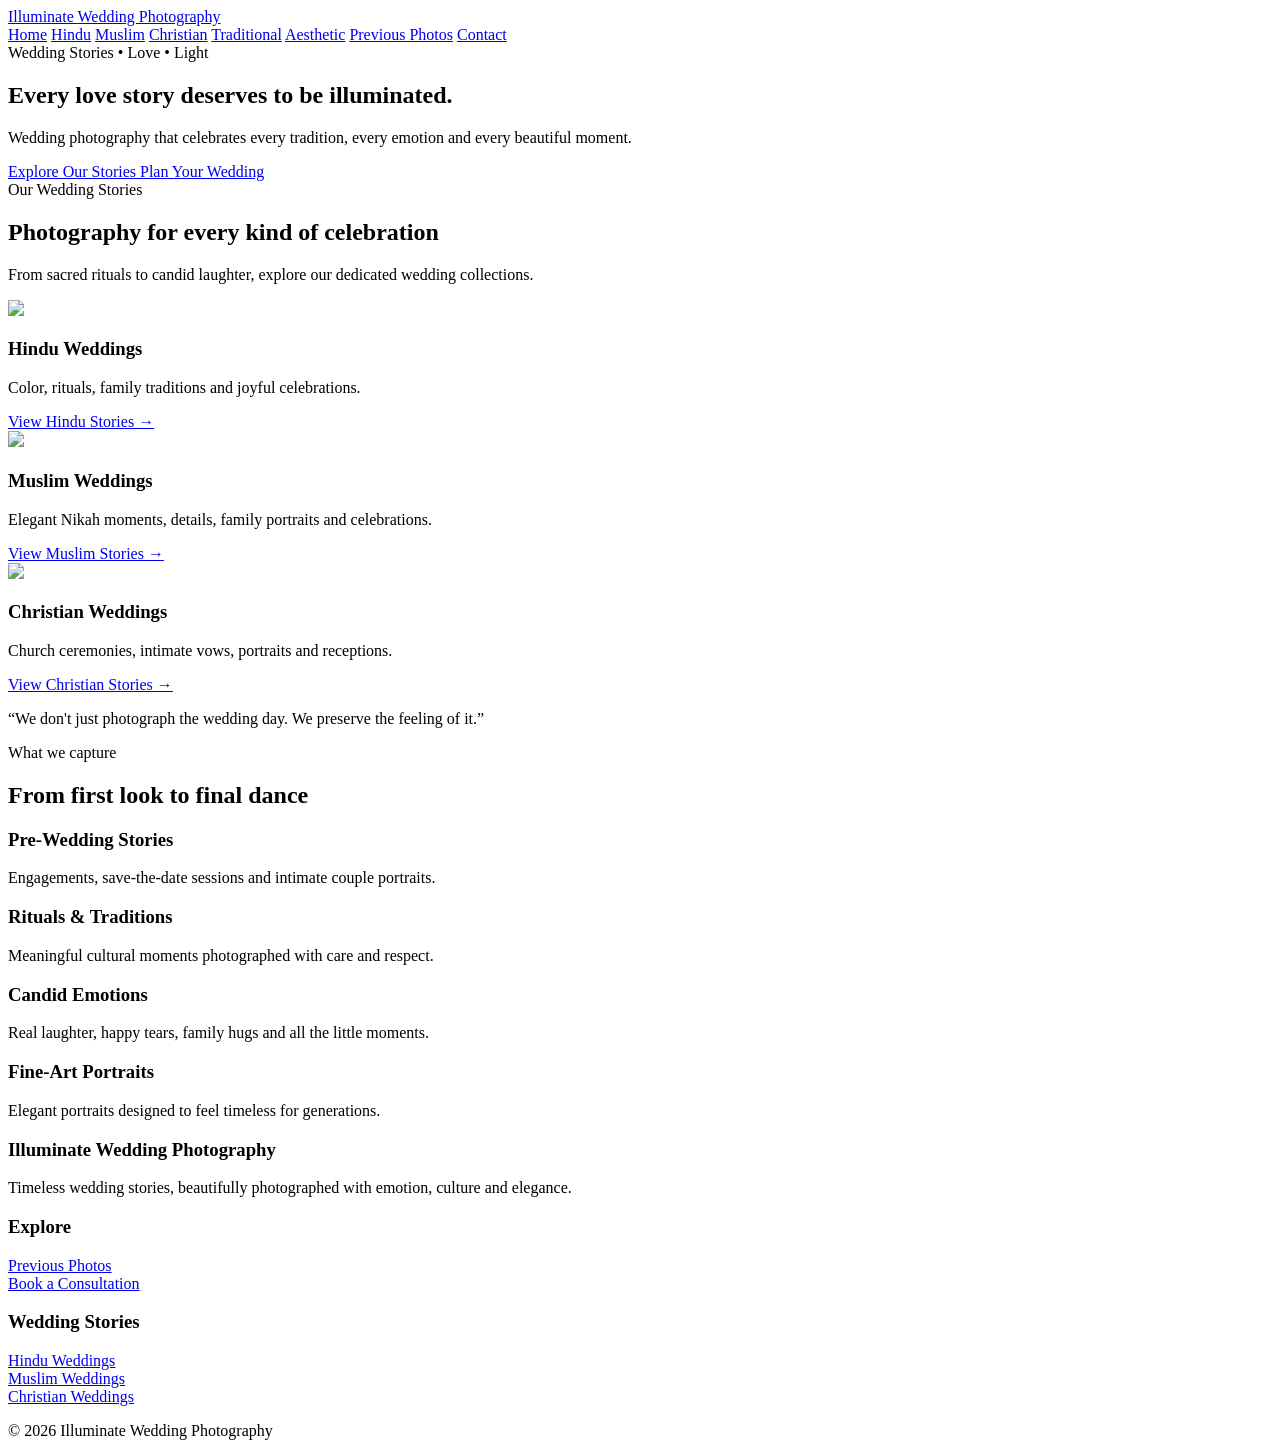
==== index.html @ 71a5af24 "Add initial HTML structure for wedding photography site This file contains the complete HTML structu" ====
<!DOCTYPE html>
<html lang="en">
<head>
    <meta charset="UTF-8">
    <meta name="viewport" content="width=device-width, initial-scale=1.0">

    <title>Illuminate Wedding Photography</title>

    <link rel="stylesheet" href="style.css">
</head>

<body>

<header>
    <div class="container nav">

        <a class="logo" href="index.html">
            Illuminate <span>Wedding Photography</span>
        </a>

        <nav>
            <a href="index.html">Home</a>
            <a href="hindu.html">Hindu</a>
            <a href="muslim.html">Muslim</a>
            <a href="christian.html">Christian</a>
            <a href="traditional.html">Traditional</a>
            <a href="aesthetic.html">Aesthetic</a>
            <a href="gallery.html">Previous Photos</a>
            <a href="contact.html">Contact</a>
        </nav>

    </div>
</header>

<section class="hero">

    <div class="hero-inner">

        <div class="kicker">
            Wedding Stories • Love • Light
        </div>

        <h1>
            Every love story deserves to be illuminated.
        </h1>

        <p>
            Wedding photography that celebrates every tradition,
            every emotion and every beautiful moment.
        </p>

        <a class="btn gold" href="gallery.html">
            Explore Our Stories
        </a>

        <a class="btn light" href="contact.html">
            Plan Your Wedding
        </a>

    </div>

</section>

<section class="section">

    <div class="container">

        <div class="section-head">

            <div class="kicker">
                Our Wedding Stories
            </div>

            <h2>
                Photography for every kind of celebration
            </h2>

            <p>
                From sacred rituals to candid laughter,
                explore our dedicated wedding collections.
            </p>

        </div>

        <div class="grid">

            <div class="card">

                <img src="https://images.unsplash.com/photo-1606800052052-a08af7148866?auto=format&fit=crop&w=900&q=80">

                <div class="card-body">

                    <h3>Hindu Weddings</h3>

                    <p>
                        Color, rituals, family traditions
                        and joyful celebrations.
                    </p>

                    <a class="text-link" href="hindu.html">
                        View Hindu Stories →
                    </a>

                </div>

            </div>

            <div class="card">

                <img src="https://images.unsplash.com/photo-1511285560929-80b456fea0bc?auto=format&fit=crop&w=900&q=80">

                <div class="card-body">

                    <h3>Muslim Weddings</h3>

                    <p>
                        Elegant Nikah moments, details,
                        family portraits and celebrations.
                    </p>

                    <a class="text-link" href="muslim.html">
                        View Muslim Stories →
                    </a>

                </div>

            </div>

            <div class="card">

                <img src="https://images.unsplash.com/photo-1519225421980-715cb0215aed?auto=format&fit=crop&w=900&q=80">

                <div class="card-body">

                    <h3>Christian Weddings</h3>

                    <p>
                        Church ceremonies, intimate vows,
                        portraits and receptions.
                    </p>

                    <a class="text-link" href="christian.html">
                        View Christian Stories →
                    </a>

                </div>

            </div>

        </div>

    </div>

</section>

<section class="quote">

    <p>
        “We don't just photograph the wedding day.
        We preserve the feeling of it.”
    </p>

</section>

<section class="section">

    <div class="container">

        <div class="section-head">

            <div class="kicker">
                What we capture
            </div>

            <h2>
                From first look to final dance
            </h2>

        </div>

        <div class="feature-list">

            <div class="feature">

                <h3>Pre-Wedding Stories</h3>

                <p>
                    Engagements, save-the-date sessions
                    and intimate couple portraits.
                </p>

            </div>

            <div class="feature">

                <h3>Rituals & Traditions</h3>

                <p>
                    Meaningful cultural moments
                    photographed with care and respect.
                </p>

            </div>

            <div class="feature">

                <h3>Candid Emotions</h3>

                <p>
                    Real laughter, happy tears,
                    family hugs and all the little moments.
                </p>

            </div>

            <div class="feature">

                <h3>Fine-Art Portraits</h3>

                <p>
                    Elegant portraits designed to feel
                    timeless for generations.
                </p>

            </div>

        </div>

    </div>

</section>

<footer>

    <div class="container footer-grid">

        <div>

            <h3>Illuminate Wedding Photography</h3>

            <p>
                Timeless wedding stories, beautifully photographed
                with emotion, culture and elegance.
            </p>

        </div>

        <div>

            <h3>Explore</h3>

            <p>
                <a href="gallery.html">Previous Photos</a>
                <br>
                <a href="contact.html">Book a Consultation</a>
            </p>

        </div>

        <div>

            <h3>Wedding Stories</h3>

            <p>
                <a href="hindu.html">Hindu Weddings</a>
                <br>
                <a href="muslim.html">Muslim Weddings</a>
                <br>
                <a href="christian.html">Christian Weddings</a>
            </p>

        </div>

    </div>

    <div class="container copy">
        © 2026 Illuminate Wedding Photography
    </div>

</footer>

<script src="script.js"></script>

</body>
</html>
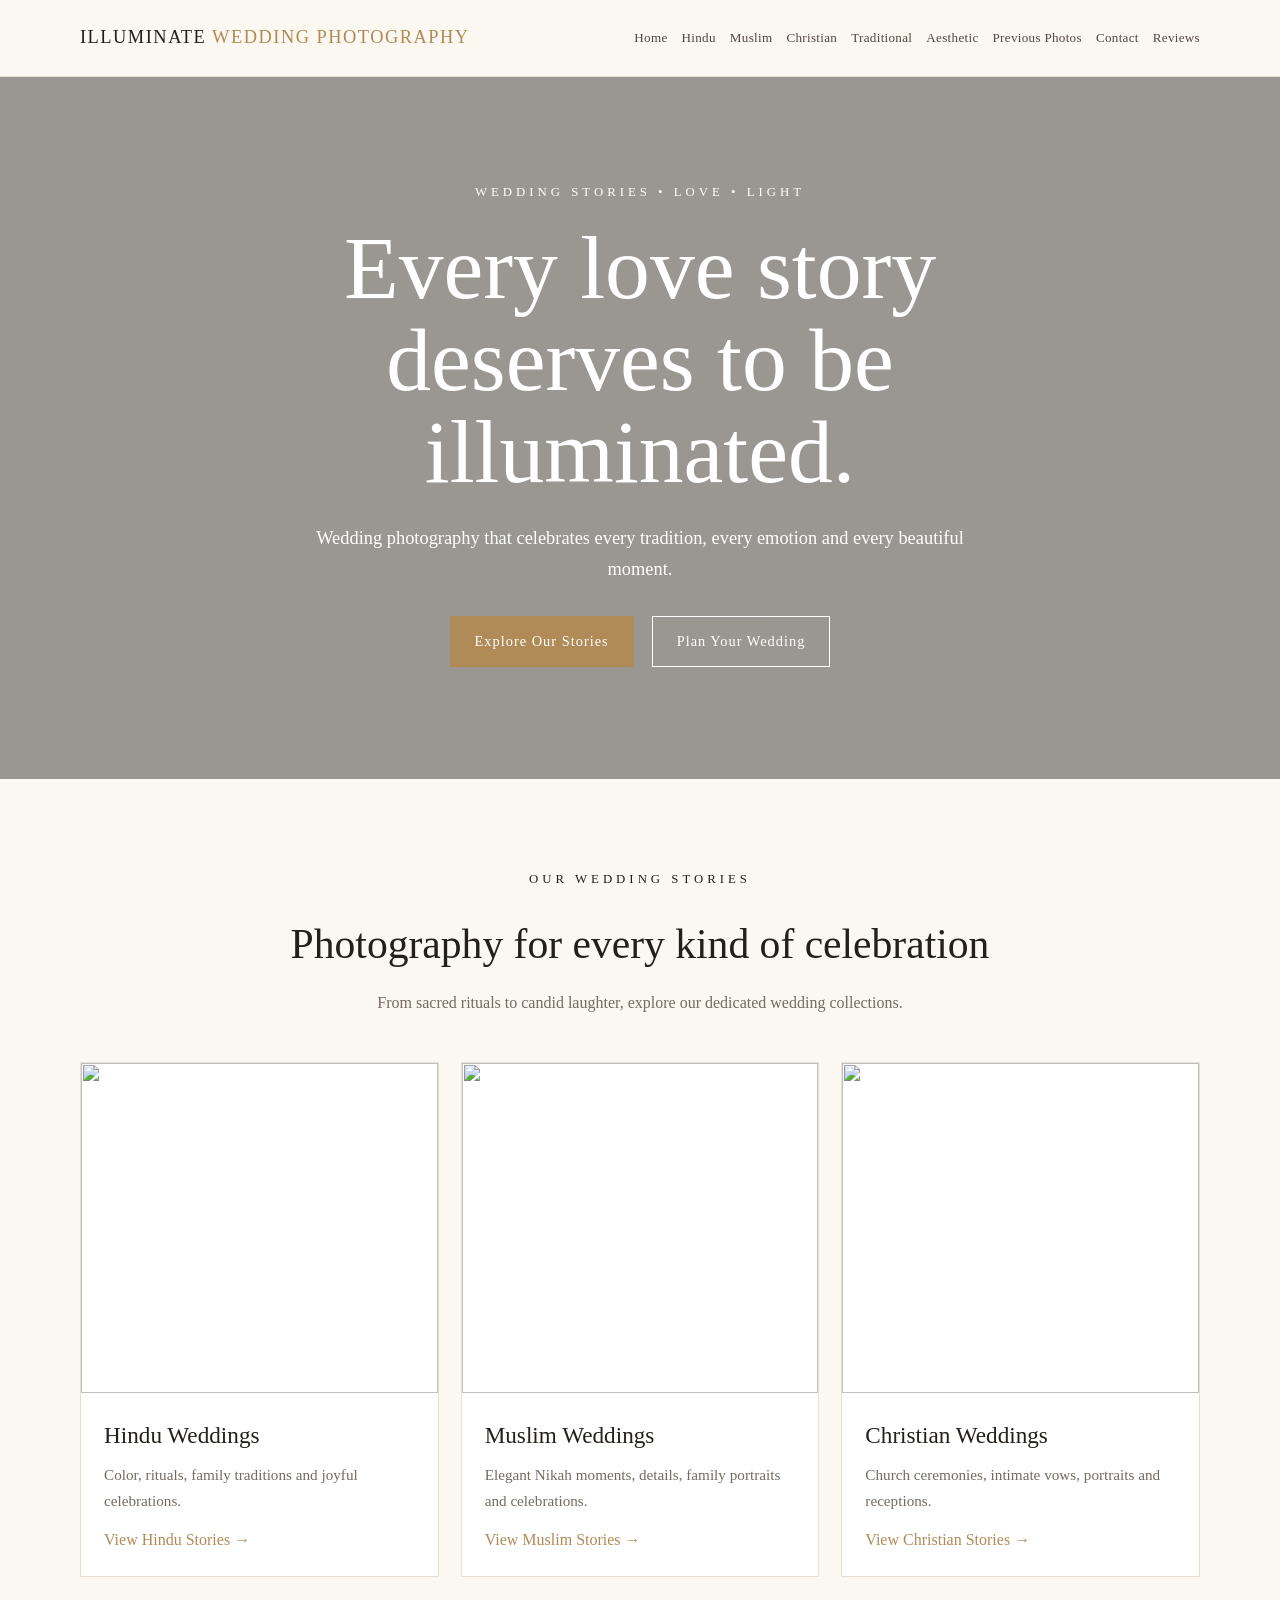
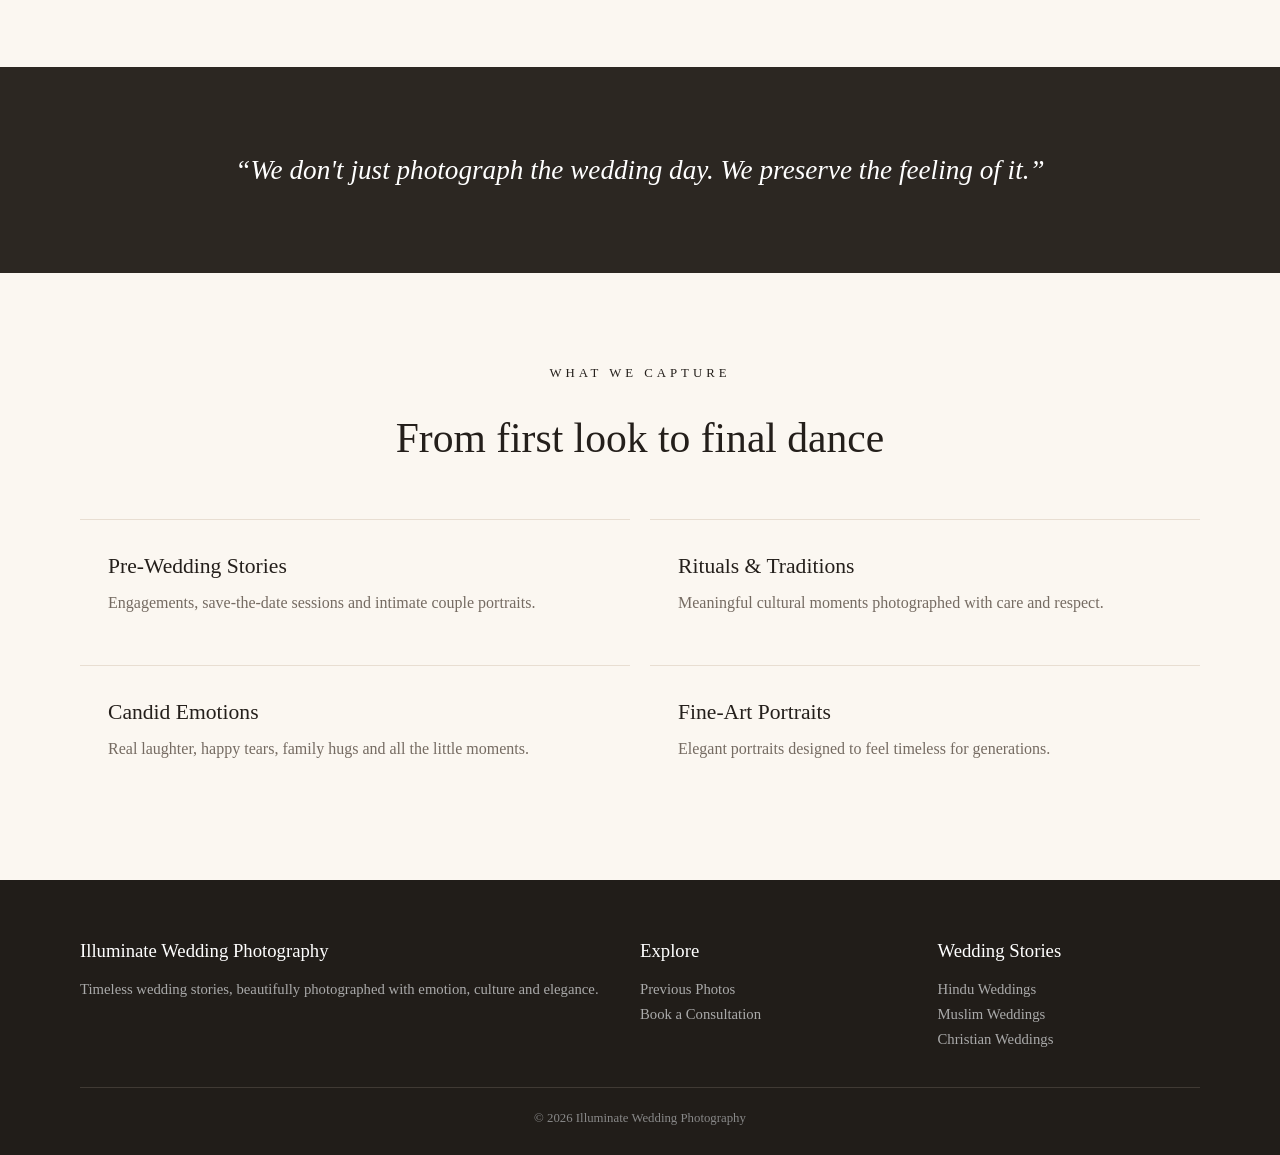
==== commit 0947426b: "Update index.html" ====
--- a/index.html
+++ b/index.html
@@ -27,6 +27,7 @@
             <a href="aesthetic.html">Aesthetic</a>
             <a href="gallery.html">Previous Photos</a>
             <a href="contact.html">Contact</a>
+             <a href="customersfeedback.html">Reviews</a>
         </nav>
 
     </div>
--- a/style.css
+++ b/style.css
@@ -0,0 +1,409 @@
+:root {
+    --ink: #241f1b;
+    --cream: #fbf7f1;
+    --gold: #b08a57;
+    --muted: #756b62;
+    --white: #ffffff;
+    --line: #e8ded2;
+}
+
+/* Basic Reset */
+* {
+    box-sizing: border-box;
+    margin: 0;
+    padding: 0;
+}
+
+html {
+    scroll-behavior: smooth;
+}
+
+body {
+    font-family: Georgia, "Times New Roman", serif;
+    background: var(--cream);
+    color: var(--ink);
+    line-height: 1.7;
+}
+
+a {
+    text-decoration: none;
+    color: inherit;
+}
+
+img {
+    width: 100%;
+    display: block;
+}
+
+/* Container */
+.container {
+    width: min(1120px, 92%);
+    margin: auto;
+}
+
+/* Header */
+header {
+    position: sticky;
+    top: 0;
+    z-index: 20;
+    background: rgba(251, 247, 241, 0.97);
+    backdrop-filter: blur(8px);
+    border-bottom: 1px solid var(--line);
+}
+
+.nav {
+    min-height: 76px;
+    display: flex;
+    align-items: center;
+    justify-content: space-between;
+    gap: 15px;
+    flex-wrap: nowrap;
+}
+
+.logo {
+    font-size: 1.15rem;
+    letter-spacing: 1.5px;
+    text-transform: uppercase;
+    white-space: nowrap;
+    flex-shrink: 0;
+}
+
+.logo span {
+    color: var(--gold);
+}
+
+/* Navigation */
+nav {
+    display: flex;
+    gap: 14px;
+    flex-wrap: nowrap;
+    justify-content: flex-end;
+    align-items: center;
+    white-space: nowrap;
+    overflow: visible;
+    flex: 1;
+}
+
+nav a {
+    font-size: 0.82rem;
+    letter-spacing: 0.3px;
+    color: #51483f;
+    white-space: nowrap;
+    flex-shrink: 0;
+}
+
+nav a:hover {
+    color: var(--gold);
+}
+
+/* Hero Section */
+.hero {
+    min-height: 78vh;
+    display: grid;
+    place-items: center;
+    text-align: center;
+    padding: 80px 20px;
+
+    background:
+        linear-gradient(
+            rgba(20, 16, 12, 0.42),
+            rgba(20, 16, 12, 0.42)
+        ),
+        url("https://images.unsplash.com/photo-1519741497674-611481863552?auto=format&fit=crop&w=1800&q=85")
+        center / cover;
+}
+
+.hero-inner {
+    max-width: 850px;
+    color: white;
+}
+
+.kicker {
+    letter-spacing: 4px;
+    text-transform: uppercase;
+    font-size: 0.8rem;
+    margin-bottom: 18px;
+}
+
+h1 {
+    font-size: clamp(3rem, 7vw, 6.5rem);
+    line-height: 1.03;
+    font-weight: 400;
+}
+
+.hero p {
+    font-size: 1.15rem;
+    max-width: 680px;
+    margin: 24px auto;
+}
+
+/* Buttons */
+.btn {
+    display: inline-block;
+    padding: 12px 24px;
+    border: 1px solid currentColor;
+    margin: 7px;
+    font-size: 0.9rem;
+    letter-spacing: 1px;
+}
+
+.btn.gold {
+    background: var(--gold);
+    border-color: var(--gold);
+    color: white;
+}
+
+.btn.light {
+    color: white;
+    border-color: white;
+}
+
+.btn:hover {
+    opacity: 0.85;
+}
+
+/* Sections */
+.section {
+    padding: 90px 0;
+}
+
+.section-head {
+    text-align: center;
+    max-width: 720px;
+    margin: 0 auto 45px;
+}
+
+.section-head h2 {
+    font-size: 2.6rem;
+    font-weight: 400;
+    margin-bottom: 10px;
+}
+
+.section-head p {
+    color: var(--muted);
+}
+
+/* Wedding Cards */
+.grid {
+    display: grid;
+    grid-template-columns: repeat(3, 1fr);
+    gap: 22px;
+}
+
+.card {
+    background: white;
+    border: 1px solid var(--line);
+    overflow: hidden;
+}
+
+.card img {
+    height: 330px;
+    object-fit: cover;
+}
+
+.card-body {
+    padding: 23px;
+}
+
+.card h3 {
+    font-size: 1.45rem;
+    font-weight: 400;
+    margin-bottom: 7px;
+}
+
+.card p {
+    color: var(--muted);
+    font-size: 0.95rem;
+}
+
+.text-link {
+    color: var(--gold);
+    display: inline-block;
+    margin-top: 12px;
+}
+
+.text-link:hover {
+    text-decoration: underline;
+}
+
+/* Quote */
+.quote {
+    background: #2c2722;
+    color: white;
+    text-align: center;
+    padding: 80px 20px;
+}
+
+.quote p {
+    font-size: 1.7rem;
+    max-width: 820px;
+    margin: auto;
+    font-style: italic;
+}
+
+/* Inner Page Hero */
+.page-hero {
+    padding: 120px 20px;
+    text-align: center;
+    background: #eee4d8;
+}
+
+.page-hero h1 {
+    font-size: clamp(3rem, 6vw, 5rem);
+}
+
+.page-hero p {
+    color: var(--muted);
+    max-width: 680px;
+    margin: 15px auto 0;
+}
+
+/* Gallery */
+.gallery {
+    display: grid;
+    grid-template-columns: repeat(3, 1fr);
+    gap: 12px;
+}
+
+.gallery img {
+    height: 360px;
+    object-fit: cover;
+}
+
+.gallery img:nth-child(2),
+.gallery img:nth-child(5) {
+    height: 480px;
+}
+
+/* Features */
+.feature-list {
+    display: grid;
+    grid-template-columns: repeat(2, 1fr);
+    gap: 20px;
+}
+
+.feature {
+    padding: 28px;
+    border-top: 1px solid var(--line);
+}
+
+.feature h3 {
+    font-weight: 400;
+    font-size: 1.35rem;
+}
+
+.feature p {
+    color: var(--muted);
+    margin-top: 5px;
+}
+
+/* Contact Form */
+form {
+    max-width: 760px;
+    margin: auto;
+    background: white;
+    padding: 35px;
+    border: 1px solid var(--line);
+}
+
+label {
+    display: block;
+    margin: 14px 0 6px;
+}
+
+input,
+textarea,
+select {
+    width: 100%;
+    padding: 13px;
+    border: 1px solid #d8cdc0;
+    background: white;
+    font: inherit;
+}
+
+textarea {
+    min-height: 150px;
+}
+
+/* Footer */
+footer {
+    background: #211d19;
+    color: #ddd;
+    padding: 55px 0 25px;
+}
+
+.footer-grid {
+    display: grid;
+    grid-template-columns: 2fr 1fr 1fr;
+    gap: 35px;
+}
+
+footer h3 {
+    color: white;
+    font-weight: 400;
+    margin-bottom: 10px;
+}
+
+footer p,
+footer a {
+    color: #aaa;
+    font-size: 0.92rem;
+}
+
+footer a:hover {
+    color: white;
+}
+
+.copy {
+    text-align: center;
+    border-top: 1px solid #403a34;
+    margin-top: 35px;
+    padding-top: 20px;
+    color: #888;
+    font-size: 0.8rem;
+}
+
+/* Mobile */
+@media (max-width: 760px) {
+
+    .nav {
+        align-items: flex-start;
+        padding: 16px 0;
+        flex-direction: column;
+    }
+
+    nav {
+        width: 100%;
+        gap: 12px;
+        flex-wrap: nowrap;
+        justify-content: flex-start;
+        overflow-x: auto;
+        white-space: nowrap;
+        padding-bottom: 5px;
+    }
+
+    nav a {
+        flex-shrink: 0;
+    }
+
+    .grid,
+    .gallery,
+    .feature-list,
+    .footer-grid {
+        grid-template-columns: 1fr;
+    }
+
+    .hero {
+        min-height: 70vh;
+    }
+
+    .gallery img,
+    .gallery img:nth-child(2),
+    .gallery img:nth-child(5) {
+        height: 330px;
+    }
+
+    .section {
+        padding: 65px 0;
+    }
+}
